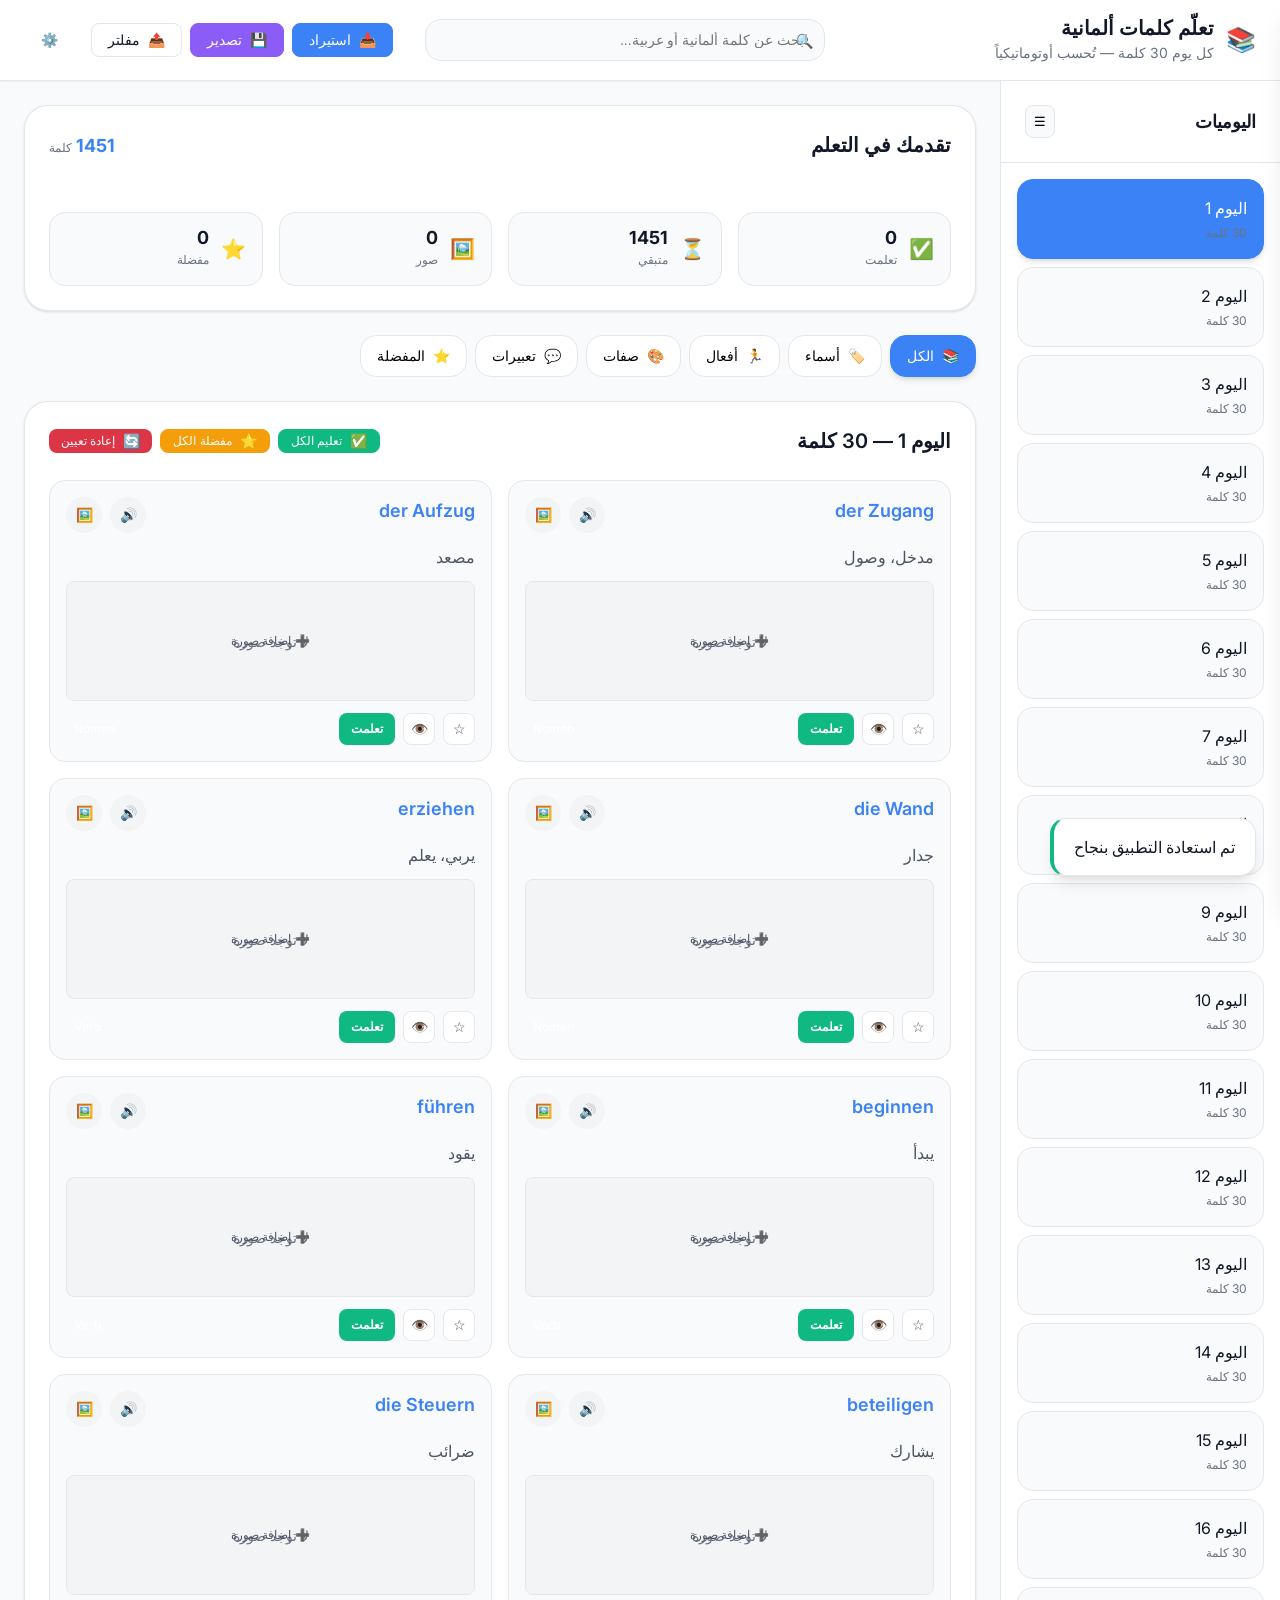
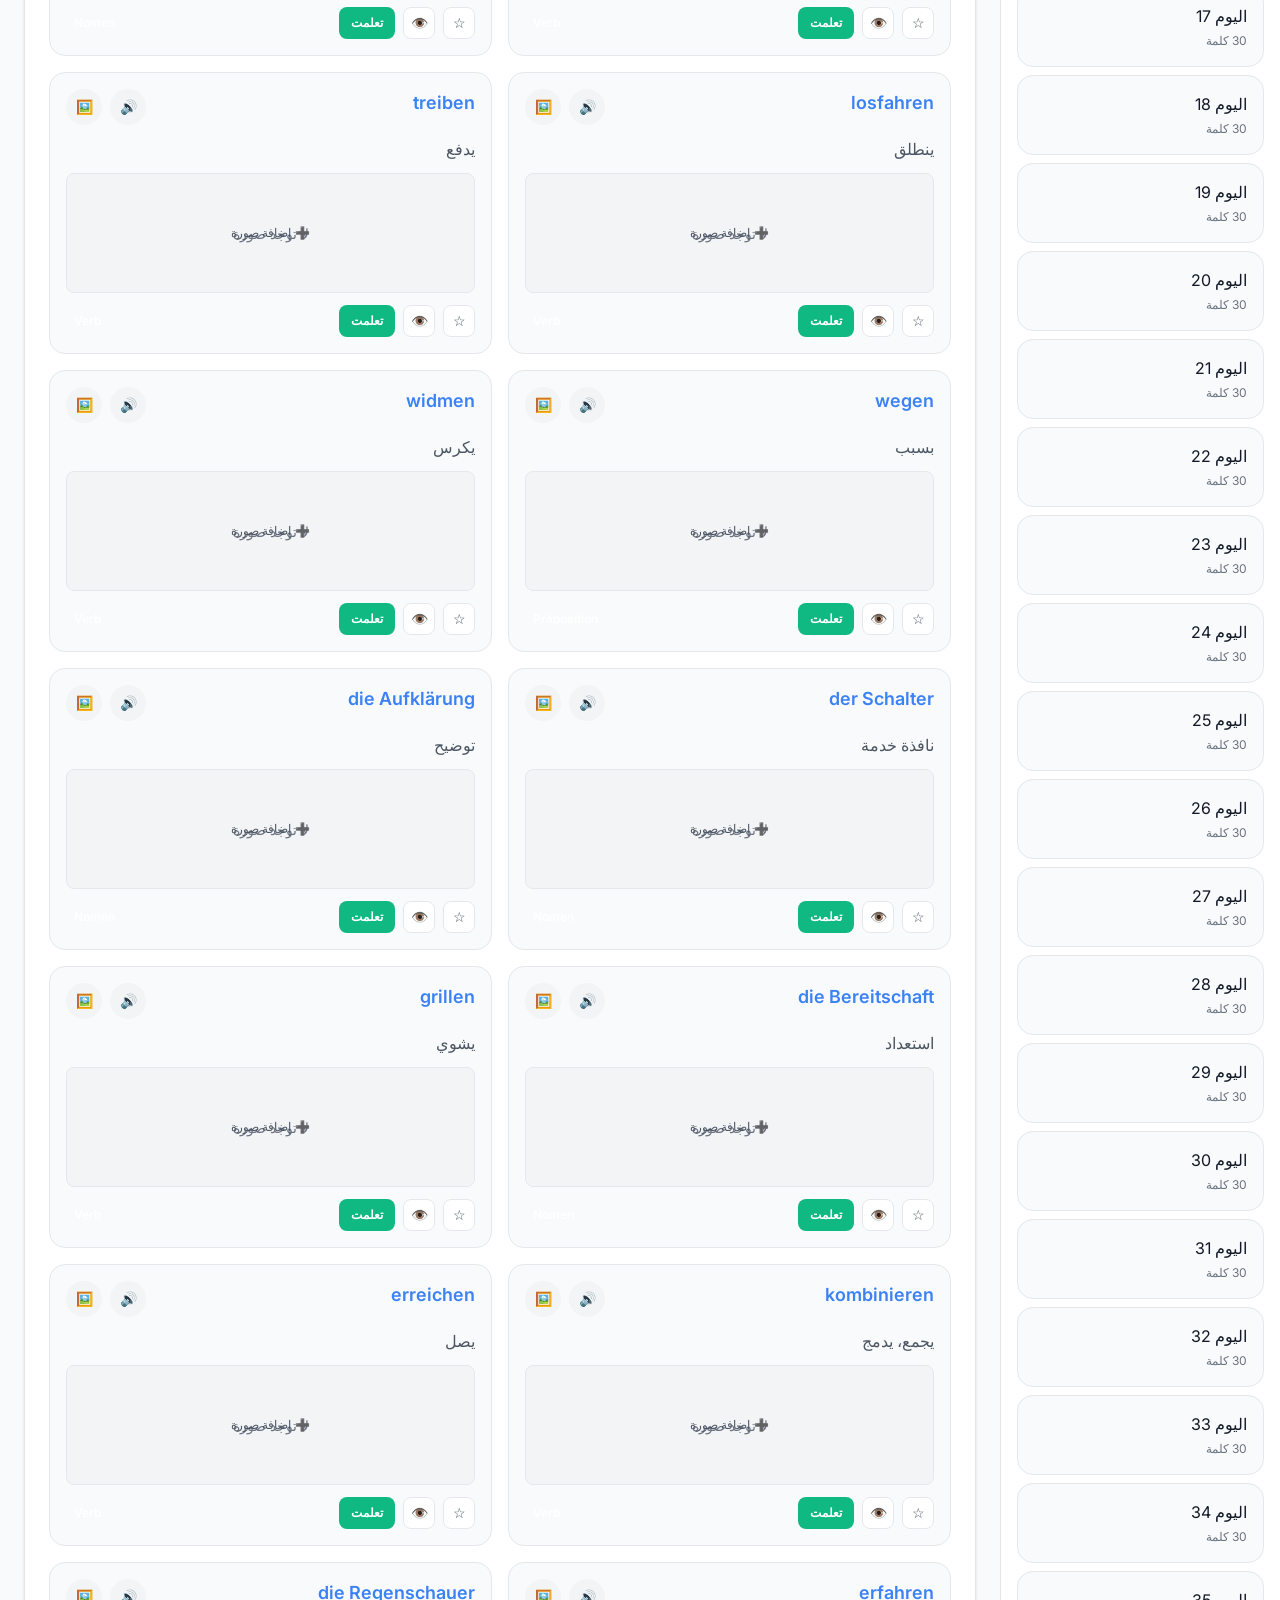
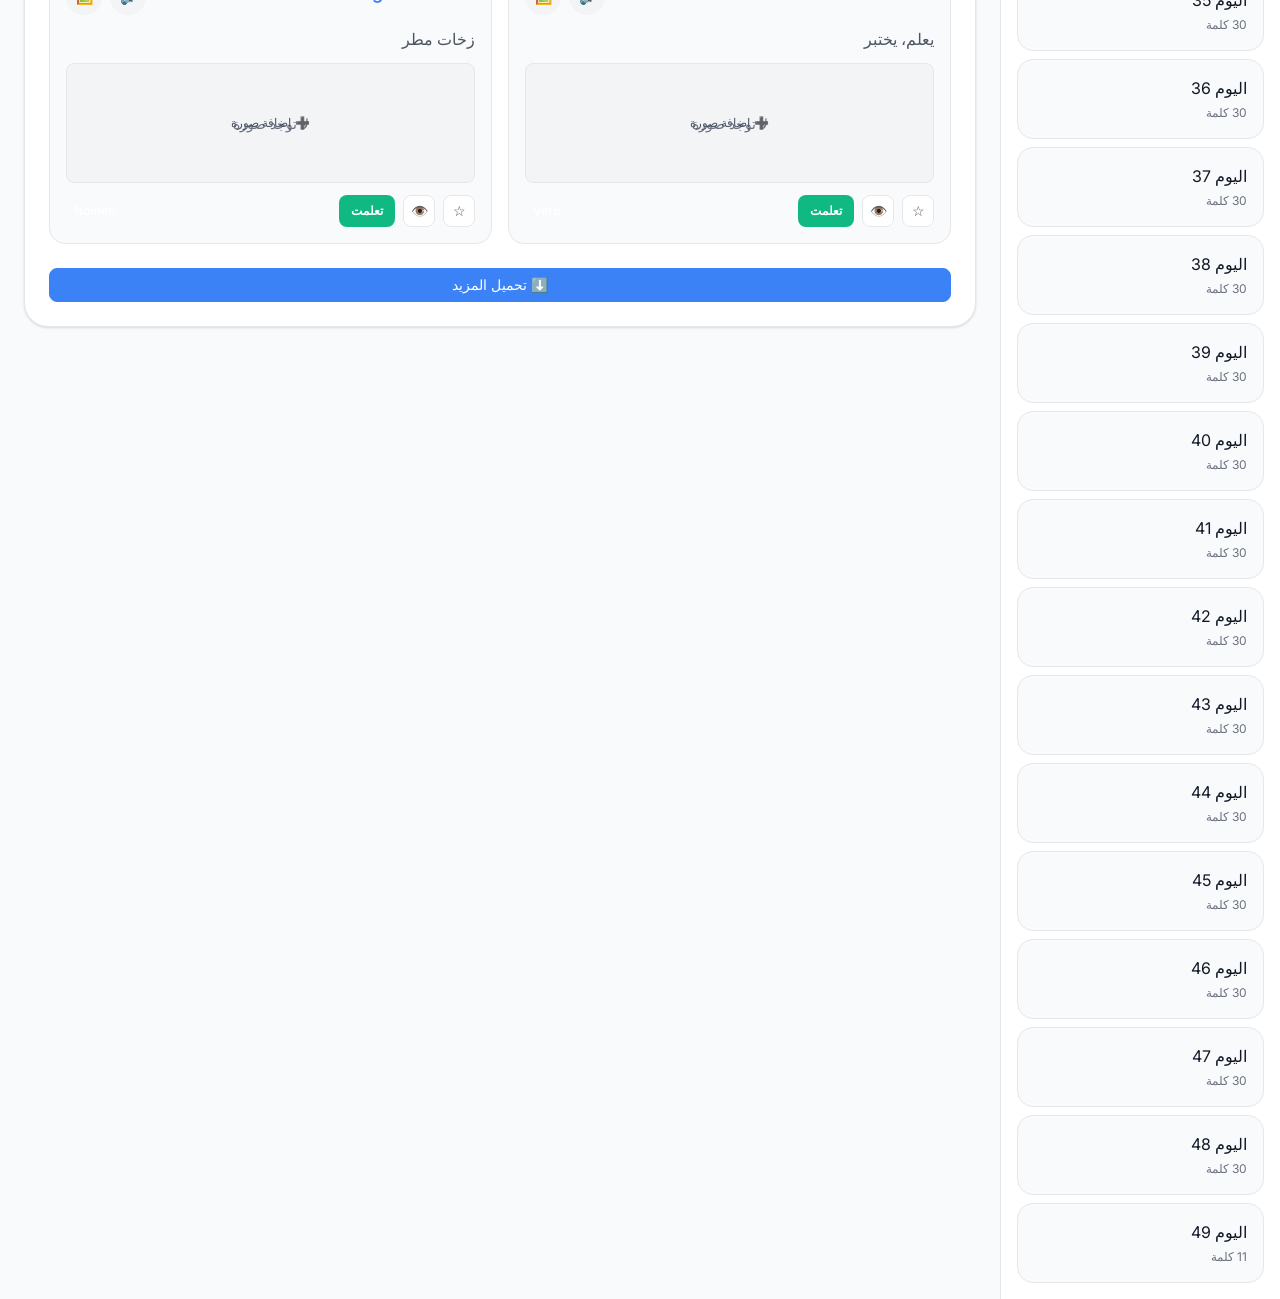
==== index.html @ 8078176a "Add files via upload" ====
<!DOCTYPE html>
<html lang="ar" dir="rtl">
<head>
  <meta charset="utf-8" />
  <meta name="viewport" content="width=device-width,initial-scale=1" />
  <title>تعلّم كلمات ألمانية — مُحسّن</title>
  <link rel="stylesheet" href="styles.css">
  <link rel="preconnect" href="https://fonts.googleapis.com">
  <link rel="preconnect" href="https://fonts.gstatic.com" crossorigin>
  <link href="https://fonts.googleapis.com/css2?family=Inter:wght@300;400;500;600;700;800&display=swap" rel="stylesheet">
</head>
<body>
  <div class="app" id="app">
    <!-- Navigation Header -->
    <nav class="navbar" role="navigation" aria-label="التنقل الرئيسي">
      <div class="navbar-brand">
        <div class="brand-icon">📚</div>
        <div class="brand-text">
          <h1>تعلّم كلمات ألمانية</h1>
          <span class="brand-subtitle">كل يوم 30 كلمة — تُحسب أوتوماتيكياً</span>
        </div>
      </div>
      
      <div class="navbar-actions">
        <div class="search-container">
          <div class="search-input-wrapper">
            <input 
              id="search" 
              placeholder="ابحث عن كلمة ألمانية أو عربية..." 
              class="search-input"
              aria-label="البحث في الكلمات"
            />
            <div class="search-icon">🔍</div>
          </div>
        </div>
        
        <div class="action-buttons">
          <button id="btn-import" class="btn btn-primary" aria-label="استيراد ملف JSON">
            <span class="btn-icon">📥</span>
            <span class="btn-text">استيراد</span>
          </button>
          <button id="btn-export" class="btn btn-secondary" aria-label="تصدير البيانات">
            <span class="btn-icon">💾</span>
            <span class="btn-text">تصدير</span>
          </button>
          <button id="btn-export-filtered" class="btn btn-outline" aria-label="تصدير المفلترة">
            <span class="btn-icon">📤</span>
            <span class="btn-text">مفلتر</span>
          </button>
        </div>
        
        <div class="settings-toggle">
          <button id="settings-toggle" class="btn btn-ghost" aria-label="الإعدادات">
            <span class="btn-icon">⚙️</span>
          </button>
        </div>
      </div>
    </nav>

    <!-- Main Content Area -->
    <div class="main-container">
      <!-- Sidebar -->
      <aside class="sidebar" id="sidebar" role="complementary" aria-label="قائمة الأيام">
        <div class="sidebar-header">
          <h2>اليوميات</h2>
          <button id="toggle-sidebar" class="sidebar-toggle" aria-label="تبديل القائمة">
            <span class="toggle-icon">☰</span>
          </button>
        </div>
        
        <div class="sidebar-content">
          <div class="days-list" id="days-list" role="tablist" aria-label="قائمة الأيام"></div>
        </div>
      </aside>

      <!-- Main Content -->
      <main class="content" id="main-content" role="main" aria-label="المحتوى الرئيسي">
        <!-- Progress Section -->
        <section class="progress-section" aria-label="تقدم التعلم">
          <div class="progress-header">
            <h2>تقدمك في التعلم</h2>
            <div class="progress-stats">
              <span class="stat-item">
                <span class="stat-number" id="totalWords">0</span>
                <span class="stat-label">كلمة</span>
              </span>
            </div>
          </div>
          
          <div class="progress-bar-container">
            <div class="progress-bar" id="progressBar" role="progressbar" aria-valuenow="0" aria-valuemin="0" aria-valuemax="100">
              <div class="progress-fill"></div>
              <span class="progress-text">0%</span>
            </div>
          </div>
          
          <div class="stats-grid">
            <div class="stat-card">
              <div class="stat-icon">✅</div>
              <div class="stat-content">
                <div class="stat-value" id="learnedCount">0</div>
                <div class="stat-label">تعلمت</div>
              </div>
            </div>
            <div class="stat-card">
              <div class="stat-icon">⏳</div>
              <div class="stat-content">
                <div class="stat-value" id="remainingCount">0</div>
                <div class="stat-label">متبقي</div>
              </div>
            </div>
            <div class="stat-card">
              <div class="stat-icon">🖼️</div>
              <div class="stat-content">
                <div class="stat-value" id="imagesCount">0</div>
                <div class="stat-label">صور</div>
              </div>
            </div>
            <div class="stat-card">
              <div class="stat-icon">⭐</div>
              <div class="stat-content">
                <div class="stat-value" id="favoritesCount">0</div>
                <div class="stat-label">مفضلة</div>
              </div>
            </div>
          </div>
        </section>

        <!-- Filter Tabs -->
        <section class="filter-section" aria-label="تصفية الكلمات">
          <div class="filter-tabs" role="tablist" aria-label="تصفية الكلمات">
            <button class="filter-tab active" data-filter="all" role="tab" aria-selected="true">
              <span class="tab-icon">📚</span>
              <span class="tab-text">الكل</span>
            </button>
            <button class="filter-tab" data-filter="nomen" role="tab" aria-selected="false">
              <span class="tab-icon">🏷️</span>
              <span class="tab-text">أسماء</span>
            </button>
            <button class="filter-tab" data-filter="verb" role="tab" aria-selected="false">
              <span class="tab-icon">🏃</span>
              <span class="tab-text">أفعال</span>
            </button>
            <button class="filter-tab" data-filter="adjektiv" role="tab" aria-selected="false">
              <span class="tab-icon">🎨</span>
              <span class="tab-text">صفات</span>
            </button>
            <button class="filter-tab" data-filter="redewendung" role="tab" aria-selected="false">
              <span class="tab-icon">💬</span>
              <span class="tab-text">تعبيرات</span>
            </button>
            <button class="filter-tab" data-filter="favorites" role="tab" aria-selected="false">
              <span class="tab-icon">⭐</span>
              <span class="tab-text">المفضلة</span>
            </button>
          </div>
        </section>

        <!-- Words Section -->
        <section class="words-section" aria-label="كلمات اليوم">
          <div class="section-header">
            <h2 id="dayTitle" class="section-title">اليوم 1 — 30 كلمة</h2>
            <div class="section-actions">
              <button id="bulk-mark-learned" class="btn btn-success btn-sm" aria-label="تعليم جميع كلمات اليوم">
                <span class="btn-icon">✅</span>
                <span class="btn-text">تعليم الكل</span>
              </button>
              <button id="bulk-add-favorites" class="btn btn-warning btn-sm" aria-label="إضافة جميع كلمات اليوم للمفضلة">
                <span class="btn-icon">⭐</span>
                <span class="btn-text">مفضلة الكل</span>
              </button>
              <button id="clear-learned" class="btn btn-danger btn-sm" aria-label="إعادة تعيين الكلمات المتعلمة">
                <span class="btn-icon">🔄</span>
                <span class="btn-text">إعادة تعيين</span>
              </button>
            </div>
          </div>
          
          <div class="words-container">
            <div id="wordCards" class="word-cards-grid" role="grid" aria-label="كلمات اليوم"></div>
            <button id="loadMore" class="btn btn-primary load-more" style="display:none" aria-label="تحميل المزيد من الكلمات">
              <span class="btn-icon">⬇️</span>
              <span class="btn-text">تحميل المزيد</span>
            </button>
            <div id="empty" class="empty-state" style="display:none" role="status" aria-live="polite">
              <div class="empty-icon">📝</div>
              <div class="empty-text">لا توجد كلمات مطابقة</div>
              <div class="empty-subtext">جرب تغيير الفلتر أو البحث عن كلمات أخرى</div>
            </div>
          </div>
        </section>
      </main>
    </div>

    <!-- Settings Panel -->
    <div class="settings-panel" id="settings-panel" role="dialog" aria-labelledby="settings-title" aria-hidden="true">
      <div class="settings-header">
        <h3 id="settings-title">الإعدادات</h3>
        <button id="close-settings" class="btn btn-ghost btn-sm" aria-label="إغلاق الإعدادات">
          <span class="btn-icon">✕</span>
        </button>
      </div>

      <div class="settings-content">
        <div class="setting-group">
          <h4>المظهر</h4>
          <div class="setting-item">
            <button id="toggle-dark" class="btn btn-outline" aria-label="تبديل الوضع المظلم">
              <span class="btn-icon">🌙</span>
              <span class="btn-text">الوضع المظلم</span>
            </button>
          </div>
        </div>
        
        <div class="setting-group">
          <h4>الصوت</h4>
          <div class="setting-item">
            <button id="toggle-tts" class="btn btn-outline" aria-label="تبديل نوع النطق">
              <span class="btn-icon">🔊</span>
              <span class="btn-text">TTS: خارجي</span>
            </button>
          </div>
        </div>
        
        <div class="setting-group">
          <h4>العرض</h4>
          <div class="setting-item">
            <button id="toggle-favorites" class="btn btn-outline" aria-label="عرض المفضلة فقط">
              <span class="btn-icon">⭐</span>
              <span class="btn-text">المفضلة فقط</span>
            </button>
          </div>
          <div class="setting-item">
            <button id="toggle-hide-translation" class="btn btn-outline" aria-label="إخفاء/إظهار الترجمة">
              <span class="btn-icon">👁️</span>
              <span class="btn-text">إخفاء الترجمة</span>
            </button>
          </div>
        </div>
        
        <div class="setting-group">
          <h4>الصور</h4>
          <div class="setting-item">
            <button id="btn-add-image" class="btn btn-outline" aria-label="إضافة صورة">
              <span class="btn-icon">🖼️</span>
              <span class="btn-text">إضافة صورة</span>
            </button>
          </div>
        </div>
      </div>
    </div>

    <!-- Modal for adding/editing image -->
    <div class="modal" id="imageModal" role="dialog" aria-labelledby="imageModalTitle" aria-hidden="true">
      <div class="modal-content">
        <div class="modal-header">
          <h3 class="modal-title" id="imageModalTitle">إضافة صورة للكلمة</h3>
          <button class="modal-close" id="closeImageModal" aria-label="إغلاق النافذة">&times;</button>
        </div>
        <div class="modal-body">
          <div class="modal-field">
            <label for="imageUrl" class="modal-label">رابط الصورة:</label>
            <div class="modal-search-group">
              <input type="text" id="imageUrl" class="modal-input" placeholder="أدخل رابط الصورة هنا..." aria-describedby="imageUrlHelp" />
              <button id="pasteUrl" class="modal-btn secondary">لصق</button>
            </div>
            <div id="imageUrlHelp" class="modal-help">يمكنك استخدام روابط مباشرة للصور أو روابط من DuckDuckGo</div>
          </div>
          <div class="modal-field">
            <label for="imageSearch" class="modal-label">البحث عن صورة:</label>
            <div class="modal-search-group">
              <input type="text" id="imageSearch" class="modal-input" placeholder="ابحث عن صورة للكلمة..." />
              <button id="searchImage" class="modal-btn secondary">بحث</button>
            </div>
          </div>
          <div id="imagePreview" class="modal-preview">
            <img id="previewImg" src="" alt="معاينة الصورة" />
          </div>
        </div>
        <div class="modal-actions">
          <button class="modal-btn secondary" id="cancelImage">إلغاء</button>
          <button class="modal-btn primary" id="saveImage">حفظ</button>
        </div>
      </div>
    </div>

    <!-- Toast Notification -->
    <div id="toast" class="toast" role="status" aria-live="polite" aria-atomic="true"></div>
  </div>

  <script src="./app.js?v=15"></script>

  <style>
    /* Modal inline styles for immediate fixes */
    .modal-field {
      margin-bottom: 1rem;
    }
    
    .modal-label {
      display: block;
      margin-bottom: 0.5rem;
      font-weight: 700;
      color: var(--text-primary);
    }
    
    .modal-help {
      font-size: 0.8rem;
      color: var(--text-muted);
      margin-top: 0.25rem;
    }
    
    .modal-search-group {
      display: flex;
      gap: 0.5rem;
    }
    
    .modal-search-group .modal-input {
      flex: 1;
    }
    
    .modal-preview {
      text-align: center;
      margin-top: 1rem;
      display: none;
    }
    
    .modal-preview img {
      max-width: 100%;
      max-height: 200px;
      border-radius: 0.5rem;
    }
    
    /* Ensure proper RTL layout */
    .modal-content {
      text-align: right;
    }
    
    .modal-actions {
      justify-content: flex-start;
    }
    
    /* Error buttons styling */
    .btn-danger {
      background-color: #dc3545;
      color: white;
      border: none;
    }
    
    .btn-danger:hover {
      background-color: #c82333;
    }
    
    .image-placeholder {
      padding: 1rem;
      text-align: center;
    }
  </style>
</body>
</html>
---- styles.css ----
/* =========================
   Modern German Learning App Styles
   Enhanced Layout & Design System
   ========================= */

/* Import Google Fonts */
@import url('https://fonts.googleapis.com/css2?family=Inter:wght@300;400;500;600;700;800&display=swap');

/* =========================
   CSS Variables & Design Tokens
   ========================= */
:root {
  /* Colors */
  --primary: #3b82f6;
  --primary-dark: #2563eb;
  --primary-light: #60a5fa;
  --secondary: #8b5cf6;
  --success: #10b981;
  --warning: #f59e0b;
  --danger: #ef4444;
  --info: #06b6d4;
  
  /* Neutral Colors */
  --white: #ffffff;
  --gray-50: #f9fafb;
  --gray-100: #f3f4f6;
  --gray-200: #e5e7eb;
  --gray-300: #d1d5db;
  --gray-400: #9ca3af;
  --gray-500: #6b7280;
  --gray-600: #4b5563;
  --gray-700: #374151;
  --gray-800: #1f2937;
  --gray-900: #111827;
  
  /* Semantic Colors */
  --bg-primary: var(--white);
  --bg-secondary: var(--gray-50);
  --bg-tertiary: var(--gray-100);
  --text-primary: var(--gray-900);
  --text-secondary: var(--gray-600);
  --text-muted: var(--gray-500);
  --border-color: var(--gray-200);
  --border-light: var(--gray-100);
  
  /* Shadows */
  --shadow-sm: 0 1px 2px 0 rgb(0 0 0 / 0.05);
  --shadow: 0 1px 3px 0 rgb(0 0 0 / 0.1), 0 1px 2px -1px rgb(0 0 0 / 0.1);
  --shadow-md: 0 4px 6px -1px rgb(0 0 0 / 0.1), 0 2px 4px -2px rgb(0 0 0 / 0.1);
  --shadow-lg: 0 10px 15px -3px rgb(0 0 0 / 0.1), 0 4px 6px -4px rgb(0 0 0 / 0.1);
  --shadow-xl: 0 20px 25px -5px rgb(0 0 0 / 0.1), 0 8px 10px -6px rgb(0 0 0 / 0.1);
  
  /* Spacing */
  --space-1: 0.25rem;
  --space-2: 0.5rem;
  --space-3: 0.75rem;
  --space-4: 1rem;
  --space-5: 1.25rem;
  --space-6: 1.5rem;
  --space-8: 2rem;
  --space-10: 2.5rem;
  --space-12: 3rem;
  --space-16: 4rem;
  --space-20: 5rem;
  
  /* Typography */
  --font-family: 'Inter', -apple-system, BlinkMacSystemFont, 'Segoe UI', Roboto, sans-serif;
  --font-size-xs: 0.75rem;
  --font-size-sm: 0.875rem;
  --font-size-base: 1rem;
  --font-size-lg: 1.125rem;
  --font-size-xl: 1.25rem;
  --font-size-2xl: 1.5rem;
  --font-size-3xl: 1.875rem;
  --font-size-4xl: 2.25rem;
  
  /* Border Radius */
  --radius-sm: 0.375rem;
  --radius: 0.5rem;
  --radius-md: 0.75rem;
  --radius-lg: 1rem;
  --radius-xl: 1.5rem;
  --radius-full: 9999px;
  
  /* Transitions */
  --transition-fast: 150ms ease-in-out;
  --transition: 200ms ease-in-out;
  --transition-slow: 300ms ease-in-out;
  
  /* Z-Index */
  --z-dropdown: 1000;
  --z-sticky: 1020;
  --z-fixed: 1030;
  --z-modal: 1040;
  --z-popover: 1050;
  --z-tooltip: 1060;
}

/* Dark Mode Variables */
body.dark-mode {
  --bg-primary: var(--gray-900);
  --bg-secondary: var(--gray-800);
  --bg-tertiary: var(--gray-700);
  --text-primary: var(--gray-100);
  --text-secondary: var(--gray-300);
  --text-muted: var(--gray-400);
  --border-color: var(--gray-700);
  --border-light: var(--gray-600);
}

/* =========================
   Base Styles
   ========================= */
* {
  box-sizing: border-box;
  margin: 0;
  padding: 0;
}

html {
  font-size: 16px;
  line-height: 1.5;
  -webkit-text-size-adjust: 100%;
  -webkit-font-smoothing: antialiased; 
  -moz-osx-font-smoothing: grayscale; 
}

body { 
  font-family: var(--font-family);
  background-color: var(--bg-secondary);
  color: var(--text-primary);
  min-height: 100vh;
  overflow-x: hidden;
}

/* =========================
   Layout Components
   ========================= */
.app {
  min-height: 100vh;
  display: flex;
  flex-direction: column;
}

/* Navigation Bar */
.navbar {
  background: var(--bg-primary);
  border-bottom: 1px solid var(--border-color);
  padding: var(--space-4) var(--space-6);
  display: flex;
  align-items: center;
  justify-content: space-between;
  gap: var(--space-6);
  position: sticky;
  top: 0;
  z-index: var(--z-sticky);
  backdrop-filter: blur(8px);
  box-shadow: var(--shadow-sm);
}

.navbar-brand {
  display: flex;
  align-items: center;
  gap: var(--space-3);
  flex-shrink: 0;
}

.brand-icon {
  font-size: var(--font-size-2xl);
  line-height: 1;
}

.brand-text h1 {
  font-size: var(--font-size-xl);
  font-weight: 700;
  color: var(--text-primary);
  margin: 0; 
  line-height: 1.2;
}

.brand-subtitle {
  font-size: var(--font-size-sm);
  color: var(--text-muted);
  font-weight: 400;
}

.navbar-actions {
  display: flex; 
  align-items: center;
  gap: var(--space-4);
  flex: 1;
  justify-content: flex-end;
}

/* Search Container */
.search-container {
  flex: 1;
  max-width: 400px;
  margin: 0 var(--space-4);
}

.search-input-wrapper {
  position: relative;
  width: 100%; 
}

.search-input {
  width: 100%;
  padding: var(--space-3) var(--space-4) var(--space-3) var(--space-10);
  border: 1px solid var(--border-color);
  border-radius: var(--radius-lg);
  background: var(--bg-secondary);
  color: var(--text-primary);
  font-size: var(--font-size-sm);
  transition: var(--transition);
}

.search-input:focus {
  outline: none;
  border-color: var(--primary);
  box-shadow: 0 0 0 3px rgb(59 130 246 / 0.1);
}

.search-icon {
  position: absolute;
  right: var(--space-3);
  top: 50%;
  transform: translateY(-50%);
  color: var(--text-muted);
  font-size: var(--font-size-sm);
  pointer-events: none;
}

/* Action Buttons */
.action-buttons {
  display: flex; 
  gap: var(--space-2);
  flex-shrink: 0;
}

/* =========================
   Button System
   ========================= */
.btn {
  display: inline-flex;
  align-items: center;
  gap: var(--space-2);
  padding: var(--space-2) var(--space-4);
  border: 1px solid transparent;
  border-radius: var(--radius);
  font-size: var(--font-size-sm);
  font-weight: 500;
  text-decoration: none;
  cursor: pointer;
  transition: var(--transition);
  white-space: nowrap;
  user-select: none;
}

.btn:focus {
  outline: none;
  box-shadow: 0 0 0 3px rgb(59 130 246 / 0.1);
}

.btn:disabled {
  opacity: 0.5;
  cursor: not-allowed;
}

/* Button Variants */
.btn-primary {
  background: var(--primary);
  color: white;
  border-color: var(--primary);
}

.btn-primary:hover:not(:disabled) {
  background: var(--primary-dark);
  border-color: var(--primary-dark);
  transform: translateY(-1px);
  box-shadow: var(--shadow-md);
}

.btn-secondary {
  background: var(--secondary);
  color: white;
  border-color: var(--secondary);
}

.btn-secondary:hover:not(:disabled) {
  background: #7c3aed;
  border-color: #7c3aed;
  transform: translateY(-1px);
  box-shadow: var(--shadow-md);
}

.btn-outline {
  background: transparent;
  color: var(--text-primary);
  border-color: var(--border-color);
}

.btn-outline:hover:not(:disabled) {
  background: var(--bg-tertiary);
  border-color: var(--gray-300);
}

.btn-ghost {
  background: transparent;
  color: var(--text-secondary);
  border-color: transparent;
}

.btn-ghost:hover:not(:disabled) {
  background: var(--bg-tertiary);
  color: var(--text-primary);
}

.btn-success {
  background: var(--success);
  color: white;
  border-color: var(--success);
}

.btn-warning {
  background: var(--warning);
  color: white;
  border-color: var(--warning);
}

.btn-danger {
  background: var(--danger);
  color: white;
  border-color: var(--danger);
}

/* Button Sizes */
.btn-sm {
  padding: var(--space-1) var(--space-3);
  font-size: var(--font-size-xs);
}

.btn-lg {
  padding: var(--space-4) var(--space-6);
  font-size: var(--font-size-lg);
}

/* Button Icons */
.btn-icon {
  font-size: var(--font-size-sm);
  line-height: 1;
}

.btn-text {
  font-weight: 500;
}

/* =========================
   Main Container
   ========================= */
.main-container {
  display: flex;
  flex: 1;
  min-height: 0;
  position: relative;
}

/* Sidebar */
.sidebar {
  width: 280px;
  background: var(--bg-primary);
  border-left: 1px solid var(--border-color);
  display: flex;
  flex-direction: column;
  transition: var(--transition);
  z-index: var(--z-fixed);
  flex-shrink: 0;
}

.sidebar-header { 
  padding: var(--space-6);
  border-bottom: 1px solid var(--border-color);
  display: flex; 
  align-items: center; 
  justify-content: space-between;
}

.sidebar-header h2 {
  font-size: var(--font-size-lg);
  font-weight: 600;
  color: var(--text-primary);
  margin: 0; 
}

.sidebar-toggle {
  background: var(--bg-secondary);
  border: 1px solid var(--border-color);
  border-radius: var(--radius);
  padding: var(--space-2);
  cursor: pointer;
  transition: var(--transition);
}

.sidebar-toggle:hover {
  background: var(--bg-tertiary);
}

.sidebar-content {
  flex: 1;
  overflow-y: auto;
  padding: var(--space-4);
}

/* Days List */
.days-list { 
  display: flex; 
  flex-direction: column; 
  gap: var(--space-2);
}

.day-item {
  padding: var(--space-4);
  background: var(--bg-secondary);
  border: 1px solid var(--border-color);
  border-radius: var(--radius-lg);
  cursor: pointer;
  transition: var(--transition);
  text-align: right;
}

.day-item:hover { 
  background: var(--bg-tertiary);
  border-color: var(--primary);
  transform: translateX(-2px);
  box-shadow: var(--shadow);
}

.day-item.active { 
  background: var(--primary); 
  color: white;
  border-color: var(--primary); 
  box-shadow: var(--shadow-md);
}

.day-item.completed { 
  border-left: 4px solid var(--success); 
}

.day-item small { 
  display: block;
  font-size: var(--font-size-xs);
  color: var(--text-muted);
  margin-top: var(--space-1);
}

/* =========================
   Content Area
   ========================= */
.content {
  flex: 1;
  padding: var(--space-6);
  overflow-y: auto;
  background: var(--bg-secondary);
  min-width: 0; /* Prevent flex overflow */
}

/* Progress Section */
.progress-section {
  background: var(--bg-primary);
  border-radius: var(--radius-xl);
  padding: var(--space-6);
  margin-bottom: var(--space-6);
  box-shadow: var(--shadow);
  border: 1px solid var(--border-color);
}

.progress-header {
  display: flex; 
  align-items: center; 
  justify-content: space-between; 
  margin-bottom: var(--space-4);
}

.progress-header h2 {
  font-size: var(--font-size-xl);
  font-weight: 600;
  color: var(--text-primary);
  margin: 0; 
}

.progress-stats {
  display: flex; 
  align-items: center; 
  gap: var(--space-2);
}

.stat-item {
  display: flex;
  align-items: baseline;
  gap: var(--space-1);
}

.stat-number {
  font-size: var(--font-size-lg);
  font-weight: 700;
  color: var(--primary);
}

.stat-label {
  font-size: var(--font-size-sm);
  color: var(--text-muted);
}

/* Progress Bar */
.progress-bar-container {
  margin-bottom: var(--space-6);
}

.progress-bar {
  position: relative;
  height: 12px;
  background: var(--bg-tertiary);
  border-radius: var(--radius-full);
  overflow: hidden; 
}

.progress-fill {
  height: 100%; 
  background: linear-gradient(90deg, var(--primary), var(--success));
  border-radius: var(--radius-full);
  transition: width 0.5s ease; 
  width: 0%;
}

.progress-text {
  position: absolute;
  top: 50%;
  left: 50%;
  transform: translate(-50%, -50%);
  font-size: var(--font-size-xs);
  font-weight: 600;
  color: white;
  text-shadow: 0 1px 2px rgb(0 0 0 / 0.5);
}

/* Stats Grid */
.stats-grid {
  display: grid; 
  grid-template-columns: repeat(auto-fit, minmax(120px, 1fr));
  gap: var(--space-4);
}

.stat-card {
  display: flex; 
  align-items: center;
  gap: var(--space-3);
  padding: var(--space-4);
  background: var(--bg-secondary);
  border-radius: var(--radius-lg);
  border: 1px solid var(--border-color);
  transition: var(--transition);
}

.stat-card:hover {
  transform: translateY(-2px);
  box-shadow: var(--shadow-md);
}

.stat-icon {
  font-size: var(--font-size-xl);
  line-height: 1;
}

.stat-content {
  display: flex;
  flex-direction: column;
  gap: var(--space-1);
}

.stat-value {
  font-size: var(--font-size-lg);
  font-weight: 700;
  color: var(--text-primary);
  line-height: 1;
}

.stat-label {
  font-size: var(--font-size-xs);
  color: var(--text-muted);
  font-weight: 500;
}

/* =========================
   Filter Section
   ========================= */
.filter-section {
  margin-bottom: var(--space-6);
}

.filter-tabs {
  display: flex;
  gap: var(--space-2);
  flex-wrap: wrap;
}

.filter-tab {
  display: flex;
  align-items: center; 
  gap: var(--space-2);
  padding: var(--space-3) var(--space-4);
  background: var(--bg-primary);
  border: 1px solid var(--border-color);
  border-radius: var(--radius-lg);
  cursor: pointer;
  transition: var(--transition);
  font-size: var(--font-size-sm);
  font-weight: 500;
}

.filter-tab:hover {
  background: var(--bg-tertiary);
  border-color: var(--primary);
  transform: translateY(-1px);
  box-shadow: var(--shadow);
}

.filter-tab.active {
  background: var(--primary);
  color: white;
  border-color: var(--primary);
  box-shadow: var(--shadow-md);
}

.tab-icon {
  font-size: var(--font-size-sm);
  line-height: 1;
}

.tab-text {
  font-weight: 500;
}

/* =========================
   Words Section
   ========================= */
.words-section {
  background: var(--bg-primary);
  border-radius: var(--radius-xl);
  padding: var(--space-6);
  box-shadow: var(--shadow);
  border: 1px solid var(--border-color);
}

.section-header {
  display: flex; 
  align-items: center; 
  justify-content: space-between;
  margin-bottom: var(--space-6);
  flex-wrap: wrap;
  gap: var(--space-4);
}

.section-title {
  font-size: var(--font-size-xl);
  font-weight: 600;
  color: var(--text-primary);
  margin: 0;
}

.section-actions {
  display: flex;
  gap: var(--space-2);
  flex-wrap: wrap;
}

.words-container {
  position: relative; 
}

/* Word Cards Grid */
.word-cards-grid {
  display: grid;
  grid-template-columns: repeat(auto-fill, minmax(300px, 1fr));
  gap: var(--space-4);
  margin-bottom: var(--space-6);
}

/* Word Card */
.word-card {
  background: var(--bg-secondary);
  border: 1px solid var(--border-color);
  border-radius: var(--radius-lg);
  padding: var(--space-4);
  transition: var(--transition);
  position: relative;
  overflow: hidden;
  display: flex;
  flex-direction: column;
}

.word-card:hover {
  transform: translateY(-2px);
  box-shadow: var(--shadow-lg);
  border-color: var(--primary);
}

.word-card[data-learned="true"] {
  opacity: 0.7;
  border-color: var(--success);
}

.word-card[data-favorite="true"]::before {
  content: "";
  position: absolute; 
  top: 0;
  left: 0;
  right: 0;
  height: 4px;
  background: var(--warning);
  border-radius: var(--radius-lg) var(--radius-lg) 0 0;
}

/* Card Header */
.card-header {
  display: flex; 
  align-items: flex-start;
  justify-content: space-between;
  margin-bottom: var(--space-3);
  gap: var(--space-2);
}

.german-word {
  font-size: var(--font-size-lg);
  font-weight: 600;
  color: var(--primary);
  margin: 0;
  flex: 1;
  word-break: break-word;
}

/* Card Action Buttons */
.card-action-buttons {
  display: flex;
  gap: var(--space-2);
  align-items: center;
  flex-shrink: 0;
}

.action-btn {
  width: 36px;
  height: 36px;
  border-radius: var(--radius-full);
  border: none;
  cursor: pointer;
  display: flex;
  align-items: center;
  justify-content: center;
  font-size: var(--font-size-sm);
  transition: var(--transition);
  background: var(--bg-tertiary);
  color: var(--text-secondary);
  flex-shrink: 0;
}

.action-btn:hover {
  transform: scale(1.1);
  box-shadow: var(--shadow);
}

.sound-btn:hover {
  background: var(--primary);
  color: white;
}

.google-images-btn:hover {
  background: var(--success);
  color: white;
}

/* Card Content */
.arabic-translation {
  font-size: var(--font-size-base);
  color: var(--text-secondary);
  margin-bottom: var(--space-3);
  line-height: 1.5;
  word-break: break-word;
}

.arabic-translation.hidden {
  opacity: 0;
  height: 0;
  margin: 0;
  overflow: hidden;
}

/* Card Image */
.card-image {
  width: 100%;
  height: 120px;
  background: var(--bg-tertiary);
  border-radius: var(--radius);
  margin-bottom: var(--space-3);
  overflow: hidden;
  position: relative;
  border: 1px solid var(--border-color);
  flex-shrink: 0;
}

.card-image img {
  width: 100%;
  height: 100%;
  object-fit: cover;
}

.image-placeholder {
  display: flex; 
  align-items: center; 
  justify-content: center;
  height: 100%;
  color: var(--text-muted);
  font-size: var(--font-size-sm);
  flex-direction: column;
  padding: var(--space-4);
  text-align: center;
}

/* Image Actions */
.image-actions {
  position: absolute;
  top: var(--space-2);
  left: var(--space-2);
  display: flex;
  gap: var(--space-1);
  opacity: 0;
  transition: var(--transition);
}

.card-image:hover .image-actions {
  opacity: 1;
}

.image-action-btn {
  width: 28px;
  height: 28px;
  border-radius: var(--radius);
  border: none;
  background: rgba(0, 0, 0, 0.7);
  color: white;
  cursor: pointer;
  display: flex;
  align-items: center;
  justify-content: center;
  font-size: var(--font-size-xs);
  transition: var(--transition);
  backdrop-filter: blur(4px);
}

.image-action-btn:hover {
  background: rgba(0, 0, 0, 0.9);
  transform: scale(1.1);
}

/* Card Controls */
.card-controls {
  display: flex; 
  align-items: center; 
  justify-content: space-between;
  gap: var(--space-2);
  margin-top: auto;
}

.control-group {
  display: flex;
  gap: var(--space-2);
}

.control-btn {
  width: 32px;
  height: 32px;
  border-radius: var(--radius);
  border: 1px solid var(--border-color);
  background: var(--bg-primary);
  color: var(--text-secondary);
  cursor: pointer;
  display: flex;
  align-items: center; 
  justify-content: center; 
  font-size: var(--font-size-sm);
  transition: var(--transition);
  flex-shrink: 0;
}

.control-btn:hover {
  background: var(--bg-tertiary);
  color: var(--text-primary);
}

.control-btn.active {
  background: var(--primary);
  color: white;
  border-color: var(--primary);
}

.learn-btn { 
  padding: var(--space-2) var(--space-3);
  border-radius: var(--radius);
  border: none; 
  cursor: pointer; 
  font-size: var(--font-size-xs);
  font-weight: 600;
  transition: var(--transition);
  white-space: nowrap;
}

.learn-btn.not { 
  background: var(--success); 
  color: white;
}

.learn-btn.yes { 
  background: var(--danger); 
  color: white;
}

/* Type Badge */
.type-badge {
  display: inline-flex;
  align-items: center; 
  padding: var(--space-1) var(--space-2);
  border-radius: var(--radius-full);
  font-size: var(--font-size-xs);
  font-weight: 600;
  color: white;
  white-space: nowrap;
}

.type-badge[data-type="nomen"] {
  background: var(--success);
}

.type-badge[data-type="verb"] {
  background: var(--primary);
}

.type-badge[data-type="adjektiv"] {
  background: var(--warning);
}

.type-badge[data-type="redewendung"] {
  background: var(--secondary);
}

/* =========================
   Settings Panel
   ========================= */
.settings-panel {
  position: fixed;
  top: 0;
  right: -400px;
  width: 400px;
  height: 100vh;
  background: var(--bg-primary);
  border-left: 1px solid var(--border-color);
  box-shadow: var(--shadow-xl);
  transition: right 0.3s ease-in-out;
  z-index: var(--z-modal);
  display: flex; 
  flex-direction: column;
  overflow: hidden;
}

.settings-panel.show {
  right: 0;
}

/* Settings Panel Overlay */
.settings-panel::before {
  content: '';
  position: fixed;
  top: 0;
  left: 0;
  width: 100vw;
  height: 100vh;
  background: rgba(0, 0, 0, 0.5);
  opacity: 0;
  visibility: hidden;
  transition: var(--transition);
  z-index: -1;
}

.settings-panel.show::before {
  opacity: 1;
  visibility: visible;
}

.settings-header {
  padding: var(--space-6);
  border-bottom: 1px solid var(--border-color);
  display: flex; 
  align-items: center; 
  justify-content: space-between;
}

.settings-header h3 {
  font-size: var(--font-size-lg);
  font-weight: 600;
  color: var(--text-primary);
  margin: 0;
}

.settings-content {
  flex: 1;
  padding: var(--space-6);
  overflow-y: auto;
}

.setting-group {
  margin-bottom: var(--space-6);
}

.setting-group h4 {
  font-size: var(--font-size-base);
  font-weight: 600;
  color: var(--text-primary);
  margin-bottom: var(--space-3);
}

.setting-item {
  margin-bottom: var(--space-3);
}

/* =========================
   Load More & Empty States
   ========================= */
.load-more {
  width: 100%;
  margin-top: var(--space-6);
  display: flex;
  justify-content: center;
}

.empty-state {
  text-align: center;
  padding: var(--space-12) var(--space-6);
  color: var(--text-muted);
}

.empty-icon {
  font-size: var(--font-size-4xl);
  margin-bottom: var(--space-4);
}

.empty-text {
  font-size: var(--font-size-lg);
  font-weight: 600;
  color: var(--text-primary);
  margin-bottom: var(--space-2);
}

.empty-subtext {
  font-size: var(--font-size-sm);
  color: var(--text-muted);
}

/* =========================
   Modal Styles
   ========================= */
.modal { 
  position: fixed; 
  top: 0; 
  left: 0; 
  width: 100%; 
  height: 100%; 
  background: rgba(0, 0, 0, 0.5);
  display: none; 
  align-items: center; 
  justify-content: center; 
  z-index: var(--z-modal);
  opacity: 0; 
  transition: var(--transition);
}

.modal.show { 
  display: flex;
  opacity: 1; 
}

.modal-content { 
  background: var(--bg-primary);
  border-radius: var(--radius-xl);
  padding: var(--space-6);
  width: 90%; 
  max-width: 500px; 
  box-shadow: var(--shadow-xl);
  transform: translateY(20px); 
  transition: var(--transition);
  max-height: 90vh;
  overflow-y: auto;
}

.modal.show .modal-content { 
  transform: translateY(0); 
}

.modal-header { 
  display: flex; 
  align-items: center; 
  justify-content: space-between;
  margin-bottom: var(--space-4);
}

.modal-title { 
  font-size: var(--font-size-lg);
  font-weight: 600;
  color: var(--text-primary);
  margin: 0; 
}

.modal-close { 
  background: none; 
  border: none; 
  font-size: var(--font-size-xl);
  color: var(--text-muted);
  cursor: pointer; 
  padding: var(--space-2);
  border-radius: var(--radius);
  transition: var(--transition);
  line-height: 1;
}

.modal-close:hover {
  background: var(--bg-tertiary);
  color: var(--text-primary);
}

.modal-body { 
  margin-bottom: var(--space-6);
}

.modal-input { 
  width: 100%;
  padding: var(--space-3);
  border: 1px solid var(--border-color);
  border-radius: var(--radius);
  background: var(--bg-secondary);
  color: var(--text-primary);
  font-size: var(--font-size-sm);
  transition: var(--transition);
  margin-bottom: var(--space-3);
}

.modal-input:focus {
  outline: none;
  border-color: var(--primary);
  box-shadow: 0 0 0 3px rgb(59 130 246 / 0.1);
}

.modal-actions { 
  display: flex; 
  gap: var(--space-3);
  justify-content: flex-end; 
}

.modal-btn {
  padding: var(--space-2) var(--space-4);
  border: 1px solid var(--border-color);
  border-radius: var(--radius);
  cursor: pointer;
  font-size: var(--font-size-sm);
  transition: var(--transition);
  min-width: 80px;
}

.modal-btn.primary {
  background: var(--primary);
  color: white;
  border-color: var(--primary);
}

.modal-btn.secondary {
  background: var(--bg-secondary);
  color: var(--text-primary);
  border-color: var(--border-color);
}

.modal-btn:hover {
  transform: translateY(-1px);
  box-shadow: var(--shadow);
}

/* =========================
   Toast Notifications
   ========================= */
.toast {
  position: fixed;
  bottom: var(--space-6);
  right: var(--space-6);
  padding: var(--space-4) var(--space-5);
  background: var(--bg-primary);
  color: var(--text-primary);
  border-radius: var(--radius-lg);
  box-shadow: var(--shadow-lg);
  border: 1px solid var(--border-color);
  z-index: var(--z-tooltip);
  transform: translateY(100px);
  opacity: 0;
  transition: var(--transition);
  max-width: 300px;
  display: none;
}

.toast.show {
  display: block;
  transform: translateY(0);
  opacity: 1;
}

.toast.success {
  border-left: 4px solid var(--success);
}

.toast.error {
  border-left: 4px solid var(--danger);
}

.toast.warning {
  border-left: 4px solid var(--warning);
}

.toast.info {
  border-left: 4px solid var(--info);
}

/* =========================
   Responsive Design
   ========================= */
@media (max-width: 1024px) {
  .navbar-actions {
    flex-direction: column;
    gap: var(--space-3);
  }
  
  .action-buttons {
    order: -1;
  }
  
  .search-container {
    margin: 0;
    max-width: none;
  }
}

@media (max-width: 768px) {
  .navbar {
    padding: var(--space-4);
    flex-direction: column;
    gap: var(--space-4);
  }
  
  .navbar-actions {
    width: 100%;
    flex-direction: column;
  }
  
  .main-container {
    flex-direction: column; 
  }
  
  .sidebar { 
    width: 100%; 
    border-left: none;
    border-bottom: 1px solid var(--border-color);
    max-height: 300px;
  }
  
  .content {
    padding: var(--space-4);
  }
  
  .word-cards-grid {
    grid-template-columns: 1fr;
  }
  
  .stats-grid {
    grid-template-columns: repeat(2, 1fr);
  }
  
  .section-header {
    flex-direction: column; 
    align-items: flex-start; 
  }
  
  .section-actions {
    width: 100%; 
    justify-content: center;
  }
  
  .settings-panel {
    width: 100%;
    right: -100%;
  }
  
  .settings-panel.show {
    right: 0;
  }
  
  .card-header {
    flex-direction: column;
    align-items: flex-start;
    gap: var(--space-3);
  }
  
  .card-action-buttons {
    align-self: flex-end;
  }
}

@media (max-width: 480px) {
  .content {
    padding: var(--space-3);
  }
  
  .progress-section,
  .words-section {
    padding: var(--space-4);
  }
  
  .stats-grid {
    grid-template-columns: 1fr;
  }
  
  .filter-tabs {
    flex-direction: column;
  }
  
  .filter-tab {
    justify-content: center;
  }
  
  .card-action-buttons {
    flex-direction: row;
    gap: var(--space-1);
  }
  
  .action-btn {
    width: 32px;
    height: 32px;
  }
}

/* =========================
   Accessibility Improvements
   ========================= */
.skip-links {
  position: absolute;
  top: -100px;
  left: 0;
  z-index: var(--z-tooltip);
}

.skip-link {
  position: absolute;
  top: 0;
  left: 0;
  background: var(--primary);
  color: white;
  padding: var(--space-2) var(--space-4);
  text-decoration: none;
  border-radius: 0 0 var(--radius) 0;
  font-weight: 600;
  transform: translateY(-100%);
  transition: var(--transition);
}

.skip-link:focus {
  transform: translateY(0);
}

*:focus-visible {
  outline: 2px solid var(--primary);
  outline-offset: 2px;
}

.sr-only {
  position: absolute;
  width: 1px;
  height: 1px;
  padding: 0;
  margin: -1px;
  overflow: hidden;
  clip: rect(0, 0, 0, 0);
  white-space: nowrap;
  border: 0;
}

/* High contrast mode */
@media (prefers-contrast: high) {
  .word-card {
    border: 2px solid var(--text-primary);
  }
  
  .btn {
    border: 2px solid currentColor;
  }
  
  .filter-tab.active {
    border: 2px solid white;
  }
}

/* Reduced motion */
@media (prefers-reduced-motion: reduce) {
  * {
    animation-duration: 0.01ms !important;
    animation-iteration-count: 1 !important;
    transition-duration: 0.01ms !important;
  }
  
  .word-card:hover,
  .day-item:hover {
    transform: none;
  }
  
  .skip-link {
    transition: none;
  }
}

/* =========================
   Animations
   ========================= */
@keyframes fadeIn {
  from {
    opacity: 0;
    transform: translateY(10px);
  }
  to {
    opacity: 1;
    transform: translateY(0);
  }
}

.fade-in {
  animation: fadeIn 0.3s ease-out;
}

@keyframes slideIn {
  from {
    transform: translateX(100%);
  }
  to {
    transform: translateX(0);
  }
}

.slide-in {
  animation: slideIn 0.3s ease-out;
}

/* Loading states */
.loading {
  opacity: 0.6;
  pointer-events: none;
  position: relative;
}

.loading::before {
  content: '';
  position: fixed;
  top: 0;
  left: 0;
  width: 100%;
  height: 100%;
  background: rgba(0, 0, 0, 0.1);
  z-index: var(--z-modal);
  backdrop-filter: blur(2px);
}

.loading::after {
  content: '';
  position: fixed;
  top: 50%;
  left: 50%;
  width: 40px;
  height: 40px;
  margin: -20px 0 0 -20px;
  border: 3px solid var(--border-color);
  border-top: 3px solid var(--primary);
  border-radius: 50%;
  animation: spin 1s linear infinite;
  z-index: var(--z-tooltip);
}

@keyframes spin {
  0% { transform: rotate(0deg); }
  100% { transform: rotate(360deg); }
}
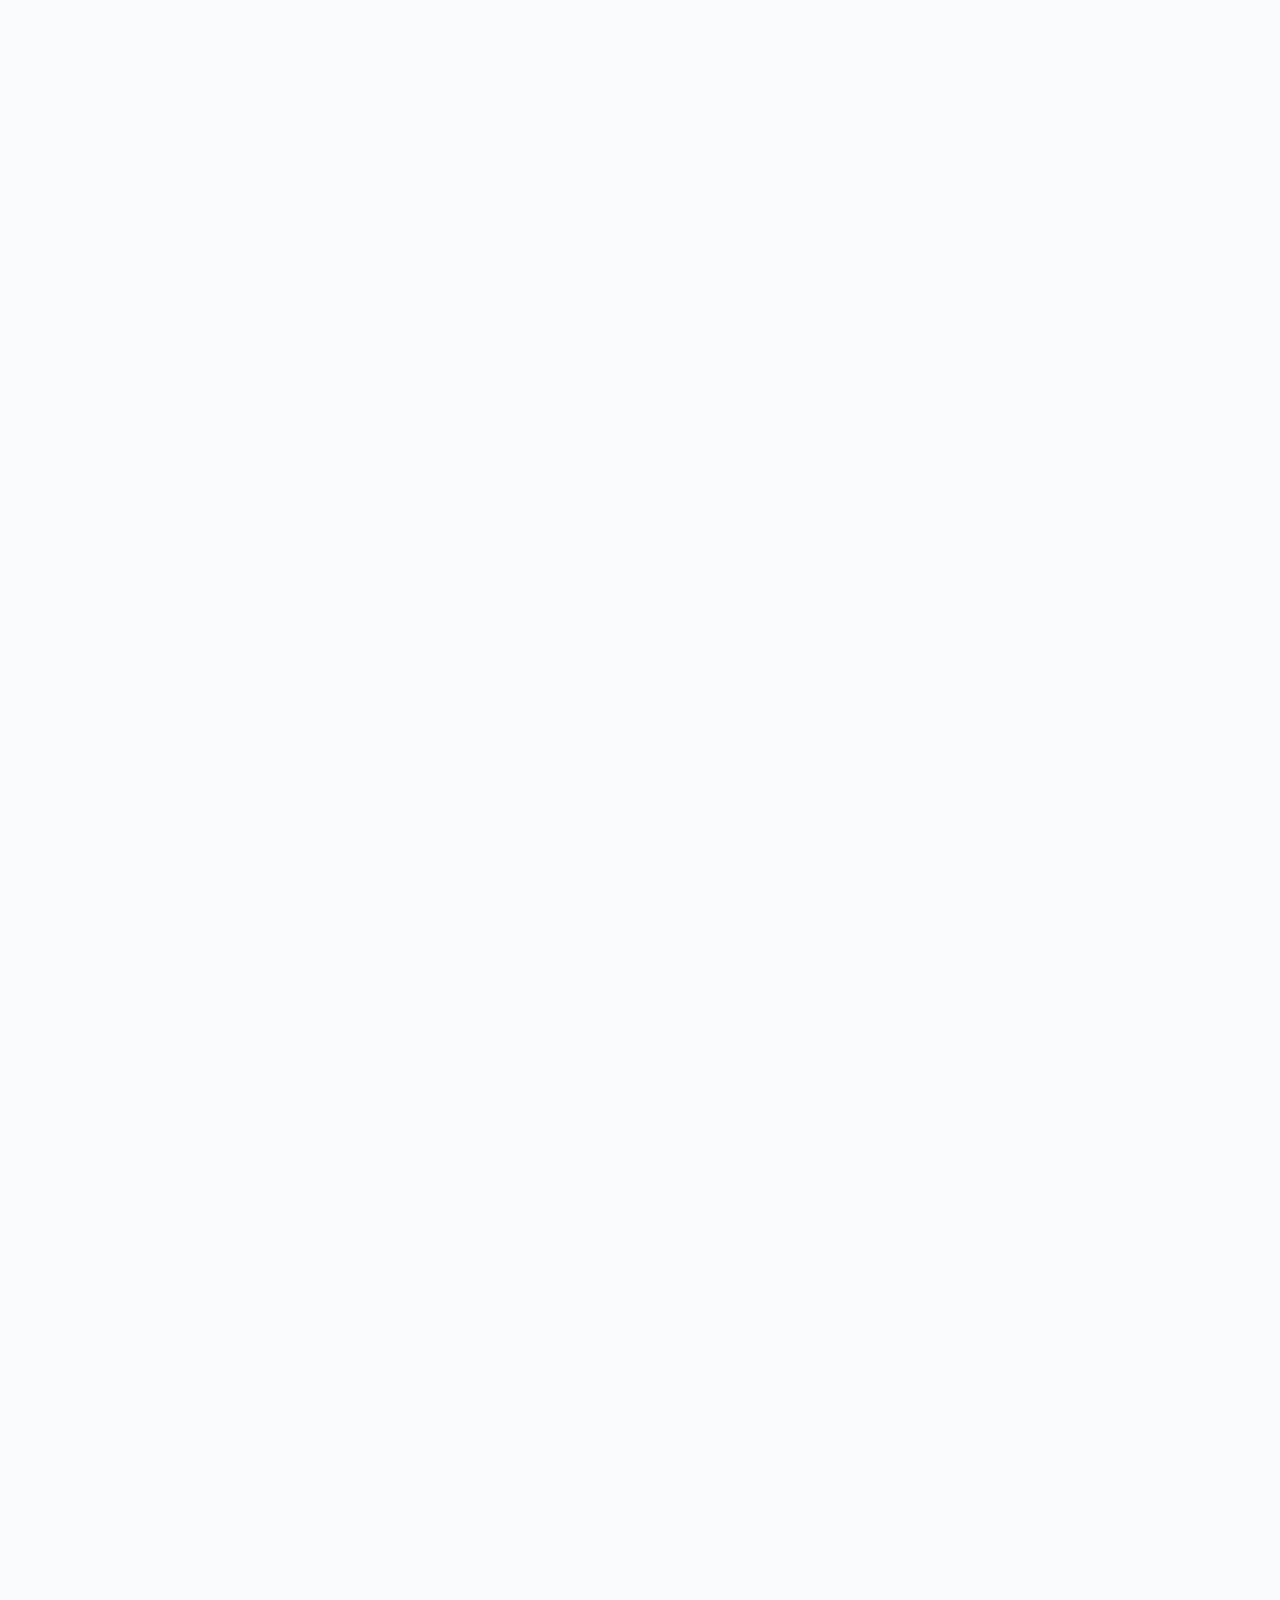
==== commit 47d63459: "Add files via upload" ====
--- a/index.html
+++ b/index.html
@@ -1,359 +1,157 @@
-<!DOCTYPE html>
-<html lang="ar" dir="rtl">
-<head>
-  <meta charset="utf-8" />
-  <meta name="viewport" content="width=device-width,initial-scale=1" />
-  <title>تعلّم كلمات ألمانية — مُحسّن</title>
-  <link rel="stylesheet" href="styles.css">
-  <link rel="preconnect" href="https://fonts.googleapis.com">
-  <link rel="preconnect" href="https://fonts.gstatic.com" crossorigin>
-  <link href="https://fonts.googleapis.com/css2?family=Inter:wght@300;400;500;600;700;800&display=swap" rel="stylesheet">
-</head>
-<body>
-  <div class="app" id="app">
-    <!-- Navigation Header -->
-    <nav class="navbar" role="navigation" aria-label="التنقل الرئيسي">
-      <div class="navbar-brand">
-        <div class="brand-icon">📚</div>
-        <div class="brand-text">
-          <h1>تعلّم كلمات ألمانية</h1>
-          <span class="brand-subtitle">كل يوم 30 كلمة — تُحسب أوتوماتيكياً</span>
-        </div>
-      </div>
-      
-      <div class="navbar-actions">
-        <div class="search-container">
-          <div class="search-input-wrapper">
-            <input 
-              id="search" 
-              placeholder="ابحث عن كلمة ألمانية أو عربية..." 
-              class="search-input"
-              aria-label="البحث في الكلمات"
-            />
-            <div class="search-icon">🔍</div>
-          </div>
-        </div>
-        
-        <div class="action-buttons">
-          <button id="btn-import" class="btn btn-primary" aria-label="استيراد ملف JSON">
-            <span class="btn-icon">📥</span>
-            <span class="btn-text">استيراد</span>
-          </button>
-          <button id="btn-export" class="btn btn-secondary" aria-label="تصدير البيانات">
-            <span class="btn-icon">💾</span>
-            <span class="btn-text">تصدير</span>
-          </button>
-          <button id="btn-export-filtered" class="btn btn-outline" aria-label="تصدير المفلترة">
-            <span class="btn-icon">📤</span>
-            <span class="btn-text">مفلتر</span>
-          </button>
-        </div>
-        
-        <div class="settings-toggle">
-          <button id="settings-toggle" class="btn btn-ghost" aria-label="الإعدادات">
-            <span class="btn-icon">⚙️</span>
-          </button>
-        </div>
-      </div>
-    </nav>
-
-    <!-- Main Content Area -->
-    <div class="main-container">
-      <!-- Sidebar -->
-      <aside class="sidebar" id="sidebar" role="complementary" aria-label="قائمة الأيام">
-        <div class="sidebar-header">
-          <h2>اليوميات</h2>
-          <button id="toggle-sidebar" class="sidebar-toggle" aria-label="تبديل القائمة">
-            <span class="toggle-icon">☰</span>
-          </button>
-        </div>
-        
-        <div class="sidebar-content">
-          <div class="days-list" id="days-list" role="tablist" aria-label="قائمة الأيام"></div>
-        </div>
-      </aside>
-
-      <!-- Main Content -->
-      <main class="content" id="main-content" role="main" aria-label="المحتوى الرئيسي">
-        <!-- Progress Section -->
-        <section class="progress-section" aria-label="تقدم التعلم">
-          <div class="progress-header">
-            <h2>تقدمك في التعلم</h2>
-            <div class="progress-stats">
-              <span class="stat-item">
-                <span class="stat-number" id="totalWords">0</span>
-                <span class="stat-label">كلمة</span>
-              </span>
-            </div>
-          </div>
-          
-          <div class="progress-bar-container">
-            <div class="progress-bar" id="progressBar" role="progressbar" aria-valuenow="0" aria-valuemin="0" aria-valuemax="100">
-              <div class="progress-fill"></div>
-              <span class="progress-text">0%</span>
-            </div>
-          </div>
-          
-          <div class="stats-grid">
-            <div class="stat-card">
-              <div class="stat-icon">✅</div>
-              <div class="stat-content">
-                <div class="stat-value" id="learnedCount">0</div>
-                <div class="stat-label">تعلمت</div>
-              </div>
-            </div>
-            <div class="stat-card">
-              <div class="stat-icon">⏳</div>
-              <div class="stat-content">
-                <div class="stat-value" id="remainingCount">0</div>
-                <div class="stat-label">متبقي</div>
-              </div>
-            </div>
-            <div class="stat-card">
-              <div class="stat-icon">🖼️</div>
-              <div class="stat-content">
-                <div class="stat-value" id="imagesCount">0</div>
-                <div class="stat-label">صور</div>
-              </div>
-            </div>
-            <div class="stat-card">
-              <div class="stat-icon">⭐</div>
-              <div class="stat-content">
-                <div class="stat-value" id="favoritesCount">0</div>
-                <div class="stat-label">مفضلة</div>
-              </div>
-            </div>
-          </div>
-        </section>
-
-        <!-- Filter Tabs -->
-        <section class="filter-section" aria-label="تصفية الكلمات">
-          <div class="filter-tabs" role="tablist" aria-label="تصفية الكلمات">
-            <button class="filter-tab active" data-filter="all" role="tab" aria-selected="true">
-              <span class="tab-icon">📚</span>
-              <span class="tab-text">الكل</span>
-            </button>
-            <button class="filter-tab" data-filter="nomen" role="tab" aria-selected="false">
-              <span class="tab-icon">🏷️</span>
-              <span class="tab-text">أسماء</span>
-            </button>
-            <button class="filter-tab" data-filter="verb" role="tab" aria-selected="false">
-              <span class="tab-icon">🏃</span>
-              <span class="tab-text">أفعال</span>
-            </button>
-            <button class="filter-tab" data-filter="adjektiv" role="tab" aria-selected="false">
-              <span class="tab-icon">🎨</span>
-              <span class="tab-text">صفات</span>
-            </button>
-            <button class="filter-tab" data-filter="redewendung" role="tab" aria-selected="false">
-              <span class="tab-icon">💬</span>
-              <span class="tab-text">تعبيرات</span>
-            </button>
-            <button class="filter-tab" data-filter="favorites" role="tab" aria-selected="false">
-              <span class="tab-icon">⭐</span>
-              <span class="tab-text">المفضلة</span>
-            </button>
-          </div>
-        </section>
-
-        <!-- Words Section -->
-        <section class="words-section" aria-label="كلمات اليوم">
-          <div class="section-header">
-            <h2 id="dayTitle" class="section-title">اليوم 1 — 30 كلمة</h2>
-            <div class="section-actions">
-              <button id="bulk-mark-learned" class="btn btn-success btn-sm" aria-label="تعليم جميع كلمات اليوم">
-                <span class="btn-icon">✅</span>
-                <span class="btn-text">تعليم الكل</span>
-              </button>
-              <button id="bulk-add-favorites" class="btn btn-warning btn-sm" aria-label="إضافة جميع كلمات اليوم للمفضلة">
-                <span class="btn-icon">⭐</span>
-                <span class="btn-text">مفضلة الكل</span>
-              </button>
-              <button id="clear-learned" class="btn btn-danger btn-sm" aria-label="إعادة تعيين الكلمات المتعلمة">
-                <span class="btn-icon">🔄</span>
-                <span class="btn-text">إعادة تعيين</span>
-              </button>
-            </div>
-          </div>
-          
-          <div class="words-container">
-            <div id="wordCards" class="word-cards-grid" role="grid" aria-label="كلمات اليوم"></div>
-            <button id="loadMore" class="btn btn-primary load-more" style="display:none" aria-label="تحميل المزيد من الكلمات">
-              <span class="btn-icon">⬇️</span>
-              <span class="btn-text">تحميل المزيد</span>
-            </button>
-            <div id="empty" class="empty-state" style="display:none" role="status" aria-live="polite">
-              <div class="empty-icon">📝</div>
-              <div class="empty-text">لا توجد كلمات مطابقة</div>
-              <div class="empty-subtext">جرب تغيير الفلتر أو البحث عن كلمات أخرى</div>
-            </div>
-          </div>
-        </section>
-      </main>
-    </div>
-
-    <!-- Settings Panel -->
-    <div class="settings-panel" id="settings-panel" role="dialog" aria-labelledby="settings-title" aria-hidden="true">
-      <div class="settings-header">
-        <h3 id="settings-title">الإعدادات</h3>
-        <button id="close-settings" class="btn btn-ghost btn-sm" aria-label="إغلاق الإعدادات">
-          <span class="btn-icon">✕</span>
-        </button>
-      </div>
-
-      <div class="settings-content">
-        <div class="setting-group">
-          <h4>المظهر</h4>
-          <div class="setting-item">
-            <button id="toggle-dark" class="btn btn-outline" aria-label="تبديل الوضع المظلم">
-              <span class="btn-icon">🌙</span>
-              <span class="btn-text">الوضع المظلم</span>
-            </button>
-          </div>
-        </div>
-        
-        <div class="setting-group">
-          <h4>الصوت</h4>
-          <div class="setting-item">
-            <button id="toggle-tts" class="btn btn-outline" aria-label="تبديل نوع النطق">
-              <span class="btn-icon">🔊</span>
-              <span class="btn-text">TTS: خارجي</span>
-            </button>
-          </div>
-        </div>
-        
-        <div class="setting-group">
-          <h4>العرض</h4>
-          <div class="setting-item">
-            <button id="toggle-favorites" class="btn btn-outline" aria-label="عرض المفضلة فقط">
-              <span class="btn-icon">⭐</span>
-              <span class="btn-text">المفضلة فقط</span>
-            </button>
-          </div>
-          <div class="setting-item">
-            <button id="toggle-hide-translation" class="btn btn-outline" aria-label="إخفاء/إظهار الترجمة">
-              <span class="btn-icon">👁️</span>
-              <span class="btn-text">إخفاء الترجمة</span>
-            </button>
-          </div>
-        </div>
-        
-        <div class="setting-group">
-          <h4>الصور</h4>
-          <div class="setting-item">
-            <button id="btn-add-image" class="btn btn-outline" aria-label="إضافة صورة">
-              <span class="btn-icon">🖼️</span>
-              <span class="btn-text">إضافة صورة</span>
-            </button>
-          </div>
-        </div>
-      </div>
-    </div>
-
-    <!-- Modal for adding/editing image -->
-    <div class="modal" id="imageModal" role="dialog" aria-labelledby="imageModalTitle" aria-hidden="true">
-      <div class="modal-content">
-        <div class="modal-header">
-          <h3 class="modal-title" id="imageModalTitle">إضافة صورة للكلمة</h3>
-          <button class="modal-close" id="closeImageModal" aria-label="إغلاق النافذة">&times;</button>
-        </div>
-        <div class="modal-body">
-          <div class="modal-field">
-            <label for="imageUrl" class="modal-label">رابط الصورة:</label>
-            <div class="modal-search-group">
-              <input type="text" id="imageUrl" class="modal-input" placeholder="أدخل رابط الصورة هنا..." aria-describedby="imageUrlHelp" />
-              <button id="pasteUrl" class="modal-btn secondary">لصق</button>
-            </div>
-            <div id="imageUrlHelp" class="modal-help">يمكنك استخدام روابط مباشرة للصور أو روابط من DuckDuckGo</div>
-          </div>
-          <div class="modal-field">
-            <label for="imageSearch" class="modal-label">البحث عن صورة:</label>
-            <div class="modal-search-group">
-              <input type="text" id="imageSearch" class="modal-input" placeholder="ابحث عن صورة للكلمة..." />
-              <button id="searchImage" class="modal-btn secondary">بحث</button>
-            </div>
-          </div>
-          <div id="imagePreview" class="modal-preview">
-            <img id="previewImg" src="" alt="معاينة الصورة" />
-          </div>
-        </div>
-        <div class="modal-actions">
-          <button class="modal-btn secondary" id="cancelImage">إلغاء</button>
-          <button class="modal-btn primary" id="saveImage">حفظ</button>
-        </div>
-      </div>
-    </div>
-
-    <!-- Toast Notification -->
-    <div id="toast" class="toast" role="status" aria-live="polite" aria-atomic="true"></div>
-  </div>
-
-  <script src="./app.js?v=15"></script>
-
-  <style>
-    /* Modal inline styles for immediate fixes */
-    .modal-field {
-      margin-bottom: 1rem;
-    }
-    
-    .modal-label {
-      display: block;
-      margin-bottom: 0.5rem;
-      font-weight: 700;
-      color: var(--text-primary);
-    }
-    
-    .modal-help {
-      font-size: 0.8rem;
-      color: var(--text-muted);
-      margin-top: 0.25rem;
-    }
-    
-    .modal-search-group {
-      display: flex;
-      gap: 0.5rem;
-    }
-    
-    .modal-search-group .modal-input {
-      flex: 1;
-    }
-    
-    .modal-preview {
-      text-align: center;
-      margin-top: 1rem;
-      display: none;
-    }
-    
-    .modal-preview img {
-      max-width: 100%;
-      max-height: 200px;
-      border-radius: 0.5rem;
-    }
-    
-    /* Ensure proper RTL layout */
-    .modal-content {
-      text-align: right;
-    }
-    
-    .modal-actions {
-      justify-content: flex-start;
-    }
-    
-    /* Error buttons styling */
-    .btn-danger {
-      background-color: #dc3545;
-      color: white;
-      border: none;
-    }
-    
-    .btn-danger:hover {
-      background-color: #c82333;
-    }
-    
-    .image-placeholder {
-      padding: 1rem;
-      text-align: center;
-    }
-  </style>
-</body>
-</html>+<!DOCTYPE html>
+<html lang="ar" dir="rtl">
+<head>
+  <meta charset="utf-8">
+  <meta name="viewport" content="width=device-width,initial-scale=1">
+  <title>تعلم كلمات ألمانية</title>
+  <link rel="icon" href="fv.png">
+  <link rel="stylesheet" href="styles.css">
+</head>
+<body>
+  <div class="app" id="app">
+    <nav class="navbar">
+      <div class="navbar-brand">
+        <div class="brand-icon">📚</div>
+        <div class="brand-text">
+          <h1>تعلم كلمات ألمانية</h1>
+        </div>
+      </div>
+      
+      <div class="navbar-actions">
+        <div class="search-container">
+          <input id="search" placeholder="ابحث..." class="search-input">
+        </div>
+        
+        <button id="btn-import" class="btn btn-primary">📥 استيراد</button>
+        <button id="btn-export" class="btn btn-secondary">💾 تصدير</button>
+        <button id="btn-export-filtered" class="btn btn-outline">📤 مفلتر</button>
+        <button id="settings-toggle" class="btn btn-ghost">⚙️</button>
+      </div>
+    </nav>
+
+    <div class="main-container">
+      <aside class="sidebar" id="sidebar">
+        <div class="sidebar-header">
+          <h2>اليوميات</h2>
+        </div>
+        <div class="days-list" id="days-list"></div>
+      </aside>
+
+      <main class="content" id="main-content">
+        <section class="progress-section">
+          <h2>تقدمك</h2>
+          <div class="stats-grid">
+            <div class="stat-card">
+              <div class="stat-value" id="totalWords">0</div>
+              <div class="stat-label">كلمة</div>
+            </div>
+            <div class="stat-card">
+              <div class="stat-value" id="learnedCount">0</div>
+              <div class="stat-label">تعلمت</div>
+            </div>
+            <div class="stat-card">
+              <div class="stat-value" id="remainingCount">0</div>
+              <div class="stat-label">متبقي</div>
+            </div>
+            <div class="stat-card">
+              <div class="stat-value" id="imagesCount">0</div>
+              <div class="stat-label">صور</div>
+            </div>
+            <div class="stat-card">
+              <div class="stat-value" id="favoritesCount">0</div>
+              <div class="stat-label">مفضلة</div>
+            </div>
+          </div>
+          <div class="progress-bar" id="progressBar"></div>
+        </section>
+
+        <section class="filter-section">
+          <div class="filter-tabs">
+            <button class="filter-tab active" data-filter="all">📚 الكل</button>
+            <button class="filter-tab" data-filter="nomen">🏷️ أسماء</button>
+            <button class="filter-tab" data-filter="verb">🏃 أفعال</button>
+            <button class="filter-tab" data-filter="adjektiv">🎨 صفات</button>
+            <button class="filter-tab" data-filter="redewendung">💬 تعبيرات</button>
+            <button class="filter-tab" data-filter="favorites">⭐ المفضلة</button>
+          </div>
+        </section>
+
+        <section class="words-section">
+          <div class="section-header">
+            <h2 id="dayTitle">اليوم 1</h2>
+            <div class="section-actions">
+              <button id="bulk-mark-learned" class="btn btn-success btn-sm">✅ تعليم الكل</button>
+              <button id="bulk-add-favorites" class="btn btn-warning btn-sm">⭐ مفضلة الكل</button>
+              <button id="clear-learned" class="btn btn-danger btn-sm">🔄 إعادة تعيين</button>
+            </div>
+          </div>
+          
+          <div id="wordCards" class="word-cards-grid"></div>
+          <button id="loadMore" class="btn btn-primary load-more" style="display:none">⬇️ تحميل المزيد</button>
+          <div id="empty" class="empty-state" style="display:none">لا توجد كلمات</div>
+        </section>
+      </main>
+    </div>
+
+    <div class="settings-panel" id="settings-panel">
+      <div class="settings-header">
+        <h3 id="settings-title">الإعدادات</h3>
+        <button id="close-settings" class="btn btn-ghost btn-sm">✕</button>
+      </div>
+
+      <div class="settings-content">
+        <div class="setting-group">
+          <h4>المظهر</h4>
+          <button id="toggle-dark" class="btn btn-outline">🌙 الوضع المظلم</button>
+        </div>
+        
+        <div class="setting-group">
+          <h4>الصوت</h4>
+          <button id="toggle-tts" class="btn btn-outline">🔊 TTS</button>
+        </div>
+        
+        <div class="setting-group">
+          <h4>العرض</h4>
+          <button id="toggle-favorites" class="btn btn-outline">⭐ المفضلة فقط</button>
+          <button id="toggle-hide-translation" class="btn btn-outline">👁️ إخفاء الترجمة</button>
+        </div>
+        
+        <div class="setting-group">
+          <h4>الصور</h4>
+          <button id="btn-add-image" class="btn btn-outline">🖼️ إضافة صورة</button>
+        </div>
+      </div>
+    </div>
+
+    <div class="modal" id="imageModal">
+      <div class="modal-content">
+        <div class="modal-header">
+          <h3 id="imageModalTitle">إضافة صورة</h3>
+          <button class="modal-close" id="closeImageModal">&times;</button>
+        </div>
+        <div class="modal-body">
+          <label for="imageUrl">رابط الصورة:</label>
+          <input type="text" id="imageUrl" class="modal-input" placeholder="أدخل رابط الصورة">
+          <button id="pasteUrl" class="modal-btn secondary">لصق</button>
+          
+          <label for="imageSearch">البحث:</label>
+          <input type="text" id="imageSearch" class="modal-input" placeholder="ابحث عن صورة">
+          <button id="searchImage" class="modal-btn secondary">بحث</button>
+          
+          <div id="imagePreview" class="modal-preview">
+            <img id="previewImg" src="" alt="معاينة">
+          </div>
+        </div>
+        <div class="modal-actions">
+          <button class="modal-btn secondary" id="cancelImage">إلغاء</button>
+          <button class="modal-btn primary" id="saveImage">حفظ</button>
+        </div>
+      </div>
+    </div>
+
+    <div id="toast" class="toast"></div>
+  </div>
+
+  <script src="./app.js?v=16"></script>
+</body>
+</html>
